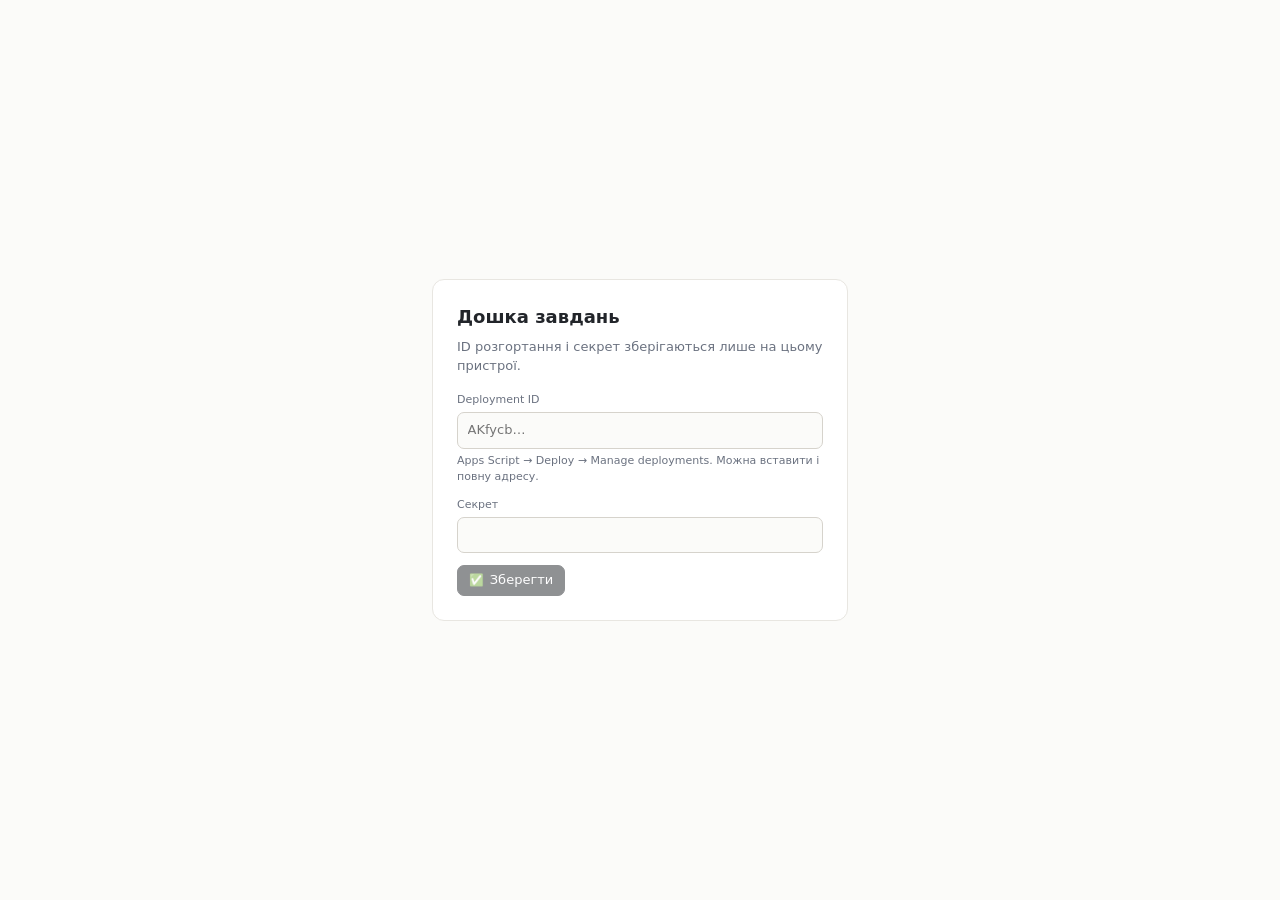
==== index.html @ 195484ae "v1.0 — Category × Priority task board Ukrainian-language task board, Google Sheets + Apps Script bac" ====
<!doctype html>
<html lang="uk">
  <head>
    <meta charset="utf-8" />
    <meta name="viewport" content="width=device-width, initial-scale=1, viewport-fit=cover" />
    <meta name="color-scheme" content="light dark" />
    <title>Дошка завдань</title>

    <link rel="manifest" href="./manifest.json" />
    <meta name="theme-color" content="#fbfbf9" media="(prefers-color-scheme: light)" />
    <meta name="theme-color" content="#16171a" media="(prefers-color-scheme: dark)" />

    <!-- iPadOS and iOS ignore the manifest icons for Add to Home Screen. -->
    <link rel="apple-touch-icon" href="./icons/icon-192.png" />
    <meta name="apple-mobile-web-app-capable" content="yes" />
    <meta name="apple-mobile-web-app-title" content="Завдання" />
    <meta name="apple-mobile-web-app-status-bar-style" content="default" />

    <!-- No build step: the browser loads the ES modules directly. -->
    <link rel="stylesheet" href="./src/design/tokens.css" />
    <link rel="stylesheet" href="./src/design/app.css" />
  </head>
  <body>
    <div id="root"></div>
    <script type="module" src="./src/app.js"></script>
  </body>
</html>
---- src/design/tokens.css ----
/*
 * Design tokens. Calm and minimal: paper-like ground, hairline rules, soft tints
 * rather than saturated fills.
 *
 * Colour is only ever referenced through a token. A hex value anywhere outside this
 * file is a bug.
 *
 * Light is defined on :root and dark overrides only what changes, so there is never a
 * colour whose sole definition lives inside a media query.
 */

:root {
  color-scheme: light dark;

  /* ground and ink */
  --bg: #fbfbf9;
  --surface: #ffffff;
  --ink: #22252a;
  --ink-quiet: #6b7280;
  --ink-faint: #9ca3af;

  /* hairlines — separation comes from space, so these stay barely there */
  --rule: #e8e6e1;
  --rule-strong: #d6d3cc;

  /* accents */
  --today: #f4f2ec;
  --overdue: #c2564b;

  /* status/task palette: soft tint, slightly firmer edge, readable ink */
  --slate-bg: #eef0f2;  --slate-line: #cdd3d8;  --slate-ink: #3c4650;
  --blue-bg: #e8eefc;   --blue-line: #c4d3f5;   --blue-ink: #2a4a86;
  --red-bg: #fcecea;    --red-line: #f3cec9;    --red-ink: #8f342c;
  --amber-bg: #fbf1e2;  --amber-line: #f0dcbc;  --amber-ink: #7d5720;
  --green-bg: #e9f3ea;  --green-line: #c7e0cb;  --green-ink: #2f6136;
  --violet-bg: #f0ecfa; --violet-line: #d7ccf0; --violet-ink: #4f3d8c;
  --teal-bg: #e6f2f2;   --teal-line: #c0dedd;   --teal-ink: #245d5c;
  --rose-bg: #fbecf2;   --rose-line: #f2ccdb;   --rose-ink: #8a3358;

  /* type */
  --font: -apple-system, BlinkMacSystemFont, 'Segoe UI', system-ui, sans-serif;
  --text-xs: 0.6875rem;
  --text-sm: 0.8125rem;
  --text-md: 0.9375rem;
  --text-lg: 1.125rem;

  /* rhythm */
  --gap-1: 0.25rem;
  --gap-2: 0.5rem;
  --gap-3: 0.75rem;
  --gap-4: 1rem;
  --gap-6: 1.5rem;
  --radius: 7px;
}

@media (prefers-color-scheme: dark) {
  :root:not([data-theme='light']) {
    --bg: #16171a;
    --surface: #1c1e22;
    --ink: #e6e8ea;
    --ink-quiet: #9ba1a9;
    --ink-faint: #6d747c;

    --rule: #2a2d33;
    --rule-strong: #3a3e46;

    --today: #202329;
    --overdue: #e0776a;

    --slate-bg: #23262b;  --slate-line: #343a42;  --slate-ink: #c6cdd6;
    --blue-bg: #1c2436;   --blue-line: #2e3f5e;   --blue-ink: #a8c4f0;
    --red-bg: #32201f;    --red-line: #52302c;    --red-ink: #f0b0a8;
    --amber-bg: #322718;  --amber-line: #4d3b21;  --amber-ink: #efc98c;
    --green-bg: #1c2b21;  --green-line: #2c4433;  --green-ink: #a3d3ae;
    --violet-bg: #262038; --violet-line: #3b3157; --violet-ink: #c3b2ee;
    --teal-bg: #1a2b2b;   --teal-line: #2a4444;   --teal-ink: #9fd0cf;
    --rose-bg: #32202a;   --rose-line: #4e3040;   --rose-ink: #f0aec6;
  }
}

:root[data-theme='dark'] {
  --bg: #16171a;
  --surface: #1c1e22;
  --ink: #e6e8ea;
  --ink-quiet: #9ba1a9;
  --ink-faint: #6d747c;
  --rule: #2a2d33;
  --rule-strong: #3a3e46;
  --today: #202329;
  --overdue: #e0776a;
  --slate-bg: #23262b;  --slate-line: #343a42;  --slate-ink: #c6cdd6;
  --blue-bg: #1c2436;   --blue-line: #2e3f5e;   --blue-ink: #a8c4f0;
  --red-bg: #32201f;    --red-line: #52302c;    --red-ink: #f0b0a8;
  --amber-bg: #322718;  --amber-line: #4d3b21;  --amber-ink: #efc98c;
  --green-bg: #1c2b21;  --green-line: #2c4433;  --green-ink: #a3d3ae;
  --violet-bg: #262038; --violet-line: #3b3157; --violet-ink: #c3b2ee;
  --teal-bg: #1a2b2b;   --teal-line: #2a4444;   --teal-ink: #9fd0cf;
  --rose-bg: #32202a;   --rose-line: #4e3040;   --rose-ink: #f0aec6;
}
---- src/design/app.css ----
*, *::before, *::after { box-sizing: border-box; }

html, body, #root { height: 100%; }

body {
  margin: 0;
  background: var(--bg);
  color: var(--ink);
  font-family: var(--font);
  font-size: var(--text-md);
  line-height: 1.45;
  -webkit-font-smoothing: antialiased;
  -webkit-text-size-adjust: 100%;
}

/* ------------------------------------------------------------------ shell ---- */

.app {
  display: flex;
  flex-direction: column;
  height: 100%;
}

.app__bar {
  display: flex;
  align-items: center;
  gap: var(--gap-3);
  flex-wrap: wrap;
  row-gap: var(--gap-2);
  padding: var(--gap-3) var(--gap-4);
  border-bottom: 1px solid var(--rule);
}

.app__title {
  margin: 0;
  font-size: var(--text-md);
  font-weight: 600;
  letter-spacing: -0.01em;
}

.app__spacer { flex: 1; }

/* Separates the title from the filter chips, so the two read as distinct groups in
   the merged toolbar row rather than running together. */
.app__divider {
  align-self: center;
  width: 1px;
  height: 1.4rem;
  background: var(--rule-strong);
  flex: none;
}

.app__status {
  font-size: var(--text-xs);
  color: var(--ink-quiet);
  font-variant-numeric: tabular-nums;
}

.app__button {
  display: inline-flex;
  align-items: center;
  gap: 0.35rem;
  white-space: nowrap;
  font: inherit;
  font-size: var(--text-sm);
  color: var(--ink-quiet);
  background: transparent;
  border: 1px solid var(--rule-strong);
  border-radius: var(--radius);
  padding: 0.3rem 0.7rem;
  cursor: pointer;
}
.app__button:hover:not(:disabled) { color: var(--ink); border-color: var(--ink-faint); }
.app__button:disabled { opacity: 0.5; cursor: default; }

.app__button--glyph {
  min-width: 2.1rem;
  text-align: center;
  font-weight: 600;
  font-variant-numeric: tabular-nums;
}

.app__button--primary {
  color: var(--surface);
  background: var(--ink);
  border-color: var(--ink);
}
.app__button--primary:hover:not(:disabled) { color: var(--surface); opacity: 0.9; }

/* A lighter emphasis than --primary's solid ink fill — used for "add", a frequent,
   low-stakes action that doesn't need the heaviest weight in the toolbar. */
.app__button--accent {
  color: var(--green-ink);
  background: var(--green-bg);
  border-color: var(--green-line);
}
.app__button--accent:hover:not(:disabled) { border-color: var(--green-ink); }

.app__button--danger { color: var(--red-ink); border-color: var(--red-line); }
.app__button--danger:hover:not(:disabled) { color: var(--red-ink); background: var(--red-bg); }

.app__button-icon {
  font-size: 0.9em;
  line-height: 1;
}

.app__scroll {
  flex: 1;
  overflow: auto;
  -webkit-overflow-scrolling: touch;
  padding: var(--gap-3) var(--gap-4);
}

/* Sits inline in .app__bar, beside the title — not a dedicated row — so the board gets
   that vertical space back. app__bar's own flex-wrap drops it to a second line when
   the toolbar runs out of width. */
.app__filters {
  display: flex;
  align-items: center;
  gap: var(--gap-3);
  flex-wrap: wrap;
}

/* ------------------------------------------------------------------ board ---- */

.board {
  display: grid;
  gap: 1px;
  background: var(--rule);
  border: 1px solid var(--rule);
  border-radius: var(--radius);
  min-width: min-content;
}

.board__corner,
.board__col-label,
.board__row-label {
  background: var(--bg);
  padding: var(--gap-2) var(--gap-3);
  font-size: var(--text-sm);
  font-weight: 600;
  color: var(--ink-quiet);
}

.board__col-label {
  position: sticky;
  top: 0;
  z-index: 2;
  text-align: center;
  border-bottom: 3px solid transparent;
}

.board__col-label--slate  { border-bottom-color: var(--slate-line);  color: var(--slate-ink); }
.board__col-label--blue   { border-bottom-color: var(--blue-line);   color: var(--blue-ink); }
.board__col-label--red    { border-bottom-color: var(--red-line);    color: var(--red-ink); }
.board__col-label--amber  { border-bottom-color: var(--amber-line);  color: var(--amber-ink); }
.board__col-label--green  { border-bottom-color: var(--green-line);  color: var(--green-ink); }
.board__col-label--violet { border-bottom-color: var(--violet-line); color: var(--violet-ink); }
.board__col-label--teal   { border-bottom-color: var(--teal-line);   color: var(--teal-ink); }
.board__col-label--rose   { border-bottom-color: var(--rose-line);   color: var(--rose-ink); }

.board__row-label {
  position: sticky;
  left: 0;
  z-index: 1;
  display: flex;
  align-items: center;
}

.board__corner {
  position: sticky;
  top: 0;
  left: 0;
  z-index: 3;
}

.board__cell {
  background: var(--surface);
  padding: var(--gap-2);
  display: flex;
  flex-direction: column;
  gap: var(--gap-2);
}

/* --------------------------------------------------------------- task-card ---- */

.task-card {
  padding: 0.35rem 0.5rem;
  border: 1px solid var(--card-line);
  border-left: 2px solid var(--card-line);
  border-radius: var(--radius);
  background: var(--card-bg);
  color: var(--card-ink);
}

.task-card__heading {
  overflow-wrap: anywhere;
  font-size: var(--text-sm);
  font-weight: 500;
  line-height: 1.25;
}

.task-card__icon { font-style: normal; }

.task-card__meta,
.task-card__due {
  font-size: var(--text-xs);
  opacity: 0.8;
  font-variant-numeric: tabular-nums;
}

.task-card__due--overdue {
  color: var(--overdue);
  font-weight: 600;
  opacity: 1;
}

.task-card__notes { font-size: var(--text-xs); opacity: 0.7; }

/* Progress bar and owner share the left side of one line; the due date is pushed to
   the far right of that same line regardless of which of the other two are present
   (margin-left: auto on .task-card__due below does the pushing, not this container). */
.task-card__status-row {
  display: flex;
  align-items: center;
  gap: var(--gap-2);
  margin: 0.2rem 0;
}

.task-card__due { margin-left: auto; }

.task-card__status-bar {
  display: flex;
  gap: 2px;
}

.task-card__status-box {
  width: 0.5rem;
  height: 0.5rem;
  border-radius: 2px;
  background: transparent;
  border: 1px solid var(--rule-strong);
}

/* Colour varies box-to-box (each is a different status), so it arrives as a nested
   var() reference on a per-box custom property rather than a fixed set of modifier
   classes — still only ever a token, never a raw value. */
.task-card__status-box--filled {
  background: var(--status-box-bg);
  border-color: var(--status-box-bg);
}

.task-card--slate  { --card-bg: var(--slate-bg);  --card-line: var(--slate-line);  --card-ink: var(--slate-ink); }
.task-card--blue   { --card-bg: var(--blue-bg);   --card-line: var(--blue-line);   --card-ink: var(--blue-ink); }
.task-card--red    { --card-bg: var(--red-bg);    --card-line: var(--red-line);    --card-ink: var(--red-ink); }
.task-card--amber  { --card-bg: var(--amber-bg);  --card-line: var(--amber-line);  --card-ink: var(--amber-ink); }
.task-card--green  { --card-bg: var(--green-bg);  --card-line: var(--green-line);  --card-ink: var(--green-ink); }
.task-card--violet { --card-bg: var(--violet-bg); --card-line: var(--violet-line); --card-ink: var(--violet-ink); }
.task-card--teal   { --card-bg: var(--teal-bg);   --card-line: var(--teal-line);   --card-ink: var(--teal-ink); }
.task-card--rose   { --card-bg: var(--rose-bg);   --card-line: var(--rose-line);   --card-ink: var(--rose-ink); }

.task-card--editable { cursor: pointer; }

/* ------------------------------------------------------------- setup/notes ---- */

.centred {
  display: flex;
  align-items: center;
  justify-content: center;
  height: 100%;
  padding: var(--gap-4);
}

.card {
  width: 100%;
  max-width: 26rem;
  background: var(--surface);
  border: 1px solid var(--rule);
  border-radius: 12px;
  padding: var(--gap-6);
}

.card h2 { margin: 0 0 var(--gap-2); font-size: var(--text-lg); font-weight: 600; }
.card p { margin: 0 0 var(--gap-4); color: var(--ink-quiet); font-size: var(--text-sm); }

.field { display: block; margin-bottom: var(--gap-3); }
.field span {
  display: block;
  margin-bottom: var(--gap-1);
  font-size: var(--text-xs);
  color: var(--ink-quiet);
}
.field__hint {
  display: block;
  margin-top: var(--gap-1);
  font-size: var(--text-xs);
  color: var(--ink-faint);
}

.field input {
  width: 100%;
  font: inherit;
  font-size: var(--text-sm);
  padding: 0.5rem 0.6rem;
  color: var(--ink);
  background: var(--bg);
  border: 1px solid var(--rule-strong);
  border-radius: var(--radius);
}

.notice {
  display: flex;
  align-items: center;
  gap: var(--gap-2);
  flex-wrap: wrap;
  margin: var(--gap-3) var(--gap-4) 0;
  padding: var(--gap-2) var(--gap-3);
  font-size: var(--text-sm);
  color: var(--red-ink);
  background: var(--red-bg);
  border: 1px solid var(--red-line);
  border-radius: var(--radius);
}

/* A structural mismatch (Sheet not yet migrated), not a sync failure — amber rather
   than red, since the board still loads and this isn't a transient error to retry. */
.notice--warning {
  color: var(--amber-ink);
  background: var(--amber-bg);
  border-color: var(--amber-line);
}

/* ================================================================= sheets ==== */

.sheet {
  width: min(30rem, calc(100vw - 2rem));
  padding: 0;
  border: 1px solid var(--rule);
  border-radius: 12px;
  background: var(--surface);
  color: var(--ink);
}
.sheet::backdrop { background: rgb(0 0 0 / 0.35); }

.sheet__form { padding: var(--gap-4); }
.sheet__heading { margin: 0 0 var(--gap-3); font-size: var(--text-lg); font-weight: 600; }
.sheet__hint { margin: 0 0 var(--gap-3); color: var(--ink-quiet); font-size: var(--text-sm); }
.sheet__row { display: flex; gap: var(--gap-3); }
.sheet__row > * { flex: 1; }

.sheet__title-input { font-size: var(--text-md); }

.sheet__select,
.sheet__textarea,
.field select,
.field input[type='date'],
.field input[type='number'] {
  width: 100%;
  font: inherit;
  font-size: var(--text-sm);
  padding: 0.45rem 0.55rem;
  color: var(--ink);
  background: var(--bg);
  border: 1px solid var(--rule-strong);
  border-radius: var(--radius);
}

.sheet__textarea {
  min-height: 4.5rem;
  resize: vertical;
  font-family: inherit;
}

.field--row {
  display: flex;
  align-items: center;
  gap: var(--gap-2);
}
.field--row input[type='checkbox'] { width: auto; margin: 0; }
.field--row span { margin: 0; font-size: var(--text-sm); color: var(--ink); }

.sheet__actions {
  display: flex;
  align-items: center;
  gap: var(--gap-2);
  flex-wrap: wrap;
  margin-top: var(--gap-4);
  padding-top: var(--gap-3);
  border-top: 1px solid var(--rule);
}

.sheet__divider {
  border: none;
  border-top: 1px solid var(--rule);
  margin: var(--gap-4) 0 0;
}

/* --------------------------------------------------------------- swatches ---- */

.swatches { display: flex; gap: var(--gap-2); flex-wrap: wrap; }

.swatch {
  width: 1.6rem;
  height: 1.6rem;
  padding: 0;
  border-radius: 50%;
  border: 1px solid var(--swatch-line);
  background: var(--swatch-bg);
  cursor: pointer;
}
.swatch--on { box-shadow: 0 0 0 2px var(--bg), 0 0 0 3.5px var(--ink-faint); }

.swatch--slate  { --swatch-bg: var(--slate-bg);  --swatch-line: var(--slate-line); }
.swatch--blue   { --swatch-bg: var(--blue-bg);   --swatch-line: var(--blue-line); }
.swatch--red    { --swatch-bg: var(--red-bg);    --swatch-line: var(--red-line); }
.swatch--amber  { --swatch-bg: var(--amber-bg);  --swatch-line: var(--amber-line); }
.swatch--green  { --swatch-bg: var(--green-bg);  --swatch-line: var(--green-line); }
.swatch--violet { --swatch-bg: var(--violet-bg); --swatch-line: var(--violet-line); }
.swatch--teal   { --swatch-bg: var(--teal-bg);   --swatch-line: var(--teal-line); }
.swatch--rose   { --swatch-bg: var(--rose-bg);   --swatch-line: var(--rose-line); }

/* ------------------------------------------------------------------ icons ---- */

.icons { display: flex; flex-wrap: wrap; gap: 0.15rem; }

.icons__pick {
  font-size: var(--text-lg);
  line-height: 1;
  padding: 0.25rem;
  min-width: 2rem;
  background: transparent;
  border: 0;
  border-radius: var(--radius);
  cursor: pointer;
  opacity: 0.55;
  transition: opacity 120ms ease, background-color 120ms ease;
}
.icons__pick:hover { opacity: 1; background: var(--bg); }

.icons__pick--on {
  opacity: 1;
  background: var(--bg);
  box-shadow: inset 0 0 0 1px var(--ink-faint);
}

.icons__none { font-size: var(--text-md); color: var(--ink-faint); }

/* --------------------------------------------------------------- ref-list ---- */

.ref-list { display: flex; flex-direction: column; gap: var(--gap-2); }
.ref-list__row { display: flex; gap: var(--gap-2); align-items: stretch; }

.ref-list__pick {
  flex: 1;
  display: flex;
  align-items: center;
  gap: var(--gap-2);
  font: inherit;
  font-size: var(--text-sm);
  text-align: left;
  padding: 0.45rem 0.6rem;
  border-radius: var(--radius);
  border: 1px solid var(--rule-strong);
  background: var(--bg);
  color: var(--ink);
  cursor: pointer;
}
.ref-list__title { flex: 1; }
.ref-list__icon { flex: none; }

.ref-list__pick--slate  { border-color: var(--slate-line);  background: var(--slate-bg);  color: var(--slate-ink); }
.ref-list__pick--blue   { border-color: var(--blue-line);   background: var(--blue-bg);   color: var(--blue-ink); }
.ref-list__pick--red    { border-color: var(--red-line);    background: var(--red-bg);    color: var(--red-ink); }
.ref-list__pick--amber  { border-color: var(--amber-line);  background: var(--amber-bg);  color: var(--amber-ink); }
.ref-list__pick--green  { border-color: var(--green-line);  background: var(--green-bg);  color: var(--green-ink); }
.ref-list__pick--violet { border-color: var(--violet-line); background: var(--violet-bg); color: var(--violet-ink); }
.ref-list__pick--teal   { border-color: var(--teal-line);   background: var(--teal-bg);   color: var(--teal-ink); }
.ref-list__pick--rose   { border-color: var(--rose-line);   background: var(--rose-bg);   color: var(--rose-ink); }

.ref-list__edit {
  flex: none;
  padding: 0.45rem 0.6rem;
}

.ref-list__moves {
  flex: none;
  display: flex;
  flex-direction: column;
  gap: 0.15rem;
}

.ref-list__move {
  flex: none;
  padding: 0.05rem 0.5rem;
  font-size: var(--text-xs);
  line-height: 1.4;
}

/* -------------------------------------------------------------- chips-bar ---- */

.chips-bar {
  display: flex;
  align-items: center;
  gap: 0.3rem;
  flex-wrap: wrap;
}

.chip-toggle {
  display: inline-flex;
  align-items: baseline;
  gap: 0.3rem;
  font: inherit;
  font-size: var(--text-xs);
  white-space: nowrap;
  padding: 0.15rem 0.5rem;
  color: var(--ink);
  background: var(--surface);
  border: 1px solid var(--rule-strong);
  border-radius: 999px;
  cursor: pointer;
}
.chip-toggle:hover { border-color: var(--ink-faint); }

/* Switched off: recessed rather than removed, so the toggle stays findable. */
.chip-toggle--off {
  color: var(--ink-faint);
  background: transparent;
  border-style: dashed;
}
.chip-toggle--off .chip-toggle__count { opacity: 0.6; }

.chip-toggle__count {
  font-size: var(--text-xs);
  color: var(--ink-quiet);
  font-variant-numeric: tabular-nums;
}

.chip-toggle--all { border-style: solid; color: var(--ink-quiet); }

/* =================================================================== about ==== */

.about__version {
  display: flex;
  align-items: baseline;
  gap: var(--gap-2);
  margin-bottom: var(--gap-4);
}

.about__number { font-size: var(--text-lg); font-weight: 600; }

.about__date {
  font-size: var(--text-lg);
  font-weight: 600;
  color: var(--ink-quiet);
  font-variant-numeric: tabular-nums;
}

.about__heading {
  margin: var(--gap-4) 0 var(--gap-2);
  font-size: var(--text-sm);
  font-weight: 600;
}

.about__platforms {
  display: grid;
  grid-template-columns: auto 1fr;
  gap: var(--gap-1) var(--gap-3);
  margin: 0 0 var(--gap-3);
  font-size: var(--text-sm);
}

.about__platforms dt {
  font-weight: 500;
  color: var(--ink);
  white-space: nowrap;
}

.about__platforms dd { margin: 0; color: var(--ink-quiet); }

/* ============================================================ busy indicator ==== */

.app__status--busy::after {
  content: '';
  display: inline-block;
  width: 0.45rem;
  height: 0.45rem;
  margin-left: 0.4rem;
  border-radius: 50%;
  background: currentColor;
  animation: pulse 1s ease-in-out infinite;
  vertical-align: middle;
}

@keyframes pulse {
  0%, 100% { opacity: 0.25; }
  50% { opacity: 1; }
}

@media (prefers-reduced-motion: reduce) {
  .app__status--busy::after { animation: none; opacity: 0.6; }
}

/* ============================================================ small screens ==== */

@media (max-width: 640px) {
  .app__bar { padding: var(--gap-2) var(--gap-3); }
  .app__title { font-size: var(--text-sm); }
  .app__status { font-size: 0.6875rem; }
  .app__button { padding: 0.45rem 0.7rem; }
}

/* Standalone (installed) gets the safe-area padding the browser chrome used to provide. */
@media (display-mode: standalone) {
  .app__bar { padding-top: max(var(--gap-3), env(safe-area-inset-top)); }
  .app__scroll { padding-bottom: env(safe-area-inset-bottom); }
}
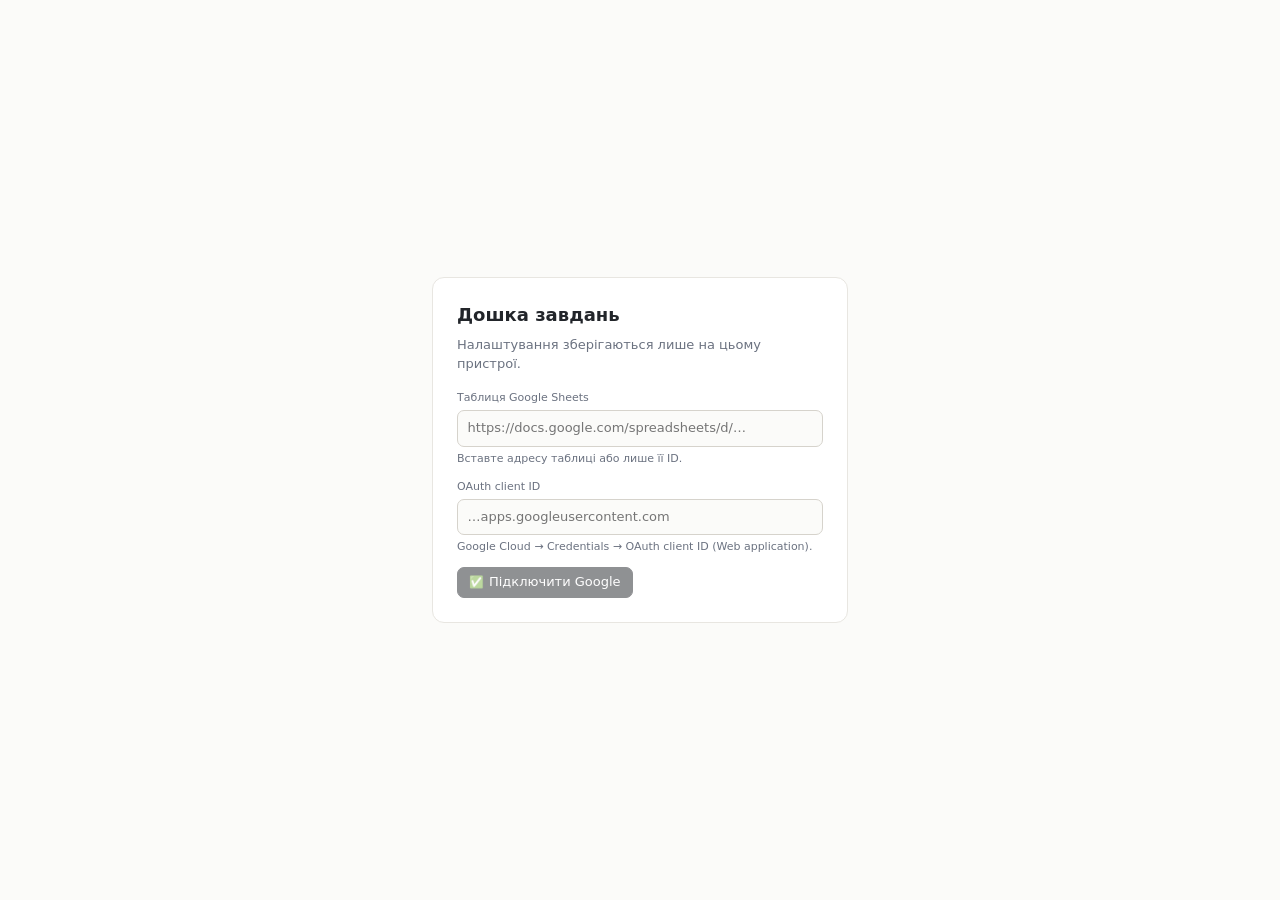
==== commit 74169894: "v2.0 — direct Sheets API backend, Apps Script retired The Apps Script Web App intermittently never a" ====
--- a/index.html
+++ b/index.html
@@ -22,6 +22,14 @@
   </head>
   <body>
     <div id="root"></div>
+
+    <!--
+      Google Identity Services: how the app gets an OAuth token for the Sheets API.
+      Deferred, and the app degrades rather than breaks if it never loads — the cached
+      board still renders, only syncing needs a token.
+    -->
+    <script src="https://accounts.google.com/gsi/client" async defer></script>
+
     <script type="module" src="./src/app.js"></script>
   </body>
 </html>
--- a/src/design/app.css
+++ b/src/design/app.css
@@ -24,9 +24,9 @@
 .app__bar {
   display: flex;
   align-items: center;
-  gap: var(--gap-3);
+  gap: var(--gap-2);
   flex-wrap: wrap;
-  row-gap: var(--gap-2);
+  row-gap: var(--gap-1);
   padding: var(--gap-3) var(--gap-4);
   border-bottom: 1px solid var(--rule);
 }
@@ -56,10 +56,19 @@
   font-variant-numeric: tabular-nums;
 }
 
+/* A fetch or a write in flight — loud on purpose: editing is locked the whole time
+   (see syncing() in app.js), and this is exactly when the user is most likely to try
+   tapping around anyway. */
+.app__status--loading {
+  color: var(--red-ink);
+  font-weight: 700;
+  animation: pulse 1s ease-in-out infinite;
+}
+
 .app__button {
   display: inline-flex;
   align-items: center;
-  gap: 0.35rem;
+  gap: 0.3rem;
   white-space: nowrap;
   font: inherit;
   font-size: var(--text-sm);
@@ -117,7 +126,7 @@
 .app__filters {
   display: flex;
   align-items: center;
-  gap: var(--gap-3);
+  gap: var(--gap-2);
   flex-wrap: wrap;
 }
 
@@ -200,6 +209,16 @@
   line-height: 1.25;
 }
 
+/* Completed: a single glanceable line, not a readable multi-line card — truncate
+   instead of wrapping (scoped here so normal cards keep wrapping as before). */
+.task-card--completed .task-card__heading {
+  white-space: nowrap;
+  overflow: hidden;
+  text-overflow: ellipsis;
+}
+
+.task-card__name--done { text-decoration: line-through; }
+
 .task-card__icon { font-style: normal; }
 
 .task-card__meta,
@@ -214,8 +233,6 @@
   font-weight: 600;
   opacity: 1;
 }
-
-.task-card__notes { font-size: var(--text-xs); opacity: 0.7; }
 
 /* Progress bar and owner share the left side of one line; the due date is pushed to
    the far right of that same line regardless of which of the other two are present
@@ -477,7 +494,8 @@
 .ref-list__pick--teal   { border-color: var(--teal-line);   background: var(--teal-bg);   color: var(--teal-ink); }
 .ref-list__pick--rose   { border-color: var(--rose-line);   background: var(--rose-bg);   color: var(--rose-ink); }
 
-.ref-list__edit {
+.ref-list__edit,
+.ref-list__delete {
   flex: none;
   padding: 0.45rem 0.6rem;
 }
@@ -501,14 +519,14 @@
 .chips-bar {
   display: flex;
   align-items: center;
-  gap: 0.3rem;
+  gap: 0.25rem;
   flex-wrap: wrap;
 }
 
 .chip-toggle {
   display: inline-flex;
-  align-items: baseline;
-  gap: 0.3rem;
+  align-items: center;
+  gap: 0.25rem;
   font: inherit;
   font-size: var(--text-xs);
   white-space: nowrap;
@@ -521,11 +539,25 @@
 }
 .chip-toggle:hover { border-color: var(--ink-faint); }
 
+/* A Status chip's own colour (Owner chips carry none, so these never apply there).
+   Same bg/line/ink triple used everywhere else a status's colour appears. Declared
+   before --off below so --off's equal-specificity rule wins the cascade when a chip
+   carries both classes at once — off must always look recessed, never tinted. */
+.chip-toggle--slate  { border-color: var(--slate-line);  background: var(--slate-bg);  color: var(--slate-ink); }
+.chip-toggle--blue   { border-color: var(--blue-line);   background: var(--blue-bg);   color: var(--blue-ink); }
+.chip-toggle--red    { border-color: var(--red-line);    background: var(--red-bg);    color: var(--red-ink); }
+.chip-toggle--amber  { border-color: var(--amber-line);  background: var(--amber-bg);  color: var(--amber-ink); }
+.chip-toggle--green  { border-color: var(--green-line);  background: var(--green-bg);  color: var(--green-ink); }
+.chip-toggle--violet { border-color: var(--violet-line); background: var(--violet-bg); color: var(--violet-ink); }
+.chip-toggle--teal   { border-color: var(--teal-line);   background: var(--teal-bg);   color: var(--teal-ink); }
+.chip-toggle--rose   { border-color: var(--rose-line);   background: var(--rose-bg);   color: var(--rose-ink); }
+
 /* Switched off: recessed rather than removed, so the toggle stays findable. */
 .chip-toggle--off {
   color: var(--ink-faint);
   background: transparent;
   border-style: dashed;
+  border-color: var(--rule-strong); /* neutral even over a colour modifier above */
 }
 .chip-toggle--off .chip-toggle__count { opacity: 0.6; }
 
@@ -535,7 +567,34 @@
   font-variant-numeric: tabular-nums;
 }
 
+/* An enabled chip's count gets a small soft-green badge, so which filters are actively
+   showing something reads at a glance across the whole row. "Active" is set explicitly
+   per chip (not just "not --off") since the completed-toggle's on/off polarity is the
+   reverse of the owner/status chips' — see completedToggleChip's own comment. */
+.chip-toggle__count--active {
+  display: inline-flex;
+  align-items: center;
+  justify-content: center;
+  min-width: 1.05rem;
+  height: 1.05rem;
+  padding: 0 0.25rem;
+  border-radius: 4px;
+  background: var(--green-bg);
+  border: 1px solid var(--green-line);
+  color: var(--green-ink);
+  font-weight: 700;
+}
+
 .chip-toggle--all { border-style: solid; color: var(--ink-quiet); }
+
+/* The global "show completed" toggle's active state — deliberately its own modifier,
+   not .chip-toggle--off (that means "this item is hidden" for the owner/status chips). */
+.chip-toggle--on {
+  border-style: solid;
+  color: var(--green-ink);
+  background: var(--green-bg);
+  border-color: var(--green-line);
+}
 
 /* =================================================================== about ==== */
 
@@ -596,8 +655,23 @@
   50% { opacity: 1; }
 }
 
+/* Up to date — the opposite signal from the loading warning above: calm, not urgent. */
+.app__status--fresh { color: var(--green-ink); }
+
+.app__status--fresh::after {
+  content: '';
+  display: inline-block;
+  width: 0.45rem;
+  height: 0.45rem;
+  margin-left: 0.4rem;
+  border-radius: 50%;
+  background: currentColor;
+  vertical-align: middle;
+}
+
 @media (prefers-reduced-motion: reduce) {
   .app__status--busy::after { animation: none; opacity: 0.6; }
+  .app__status--loading { animation: none; }
 }
 
 /* ============================================================ small screens ==== */
